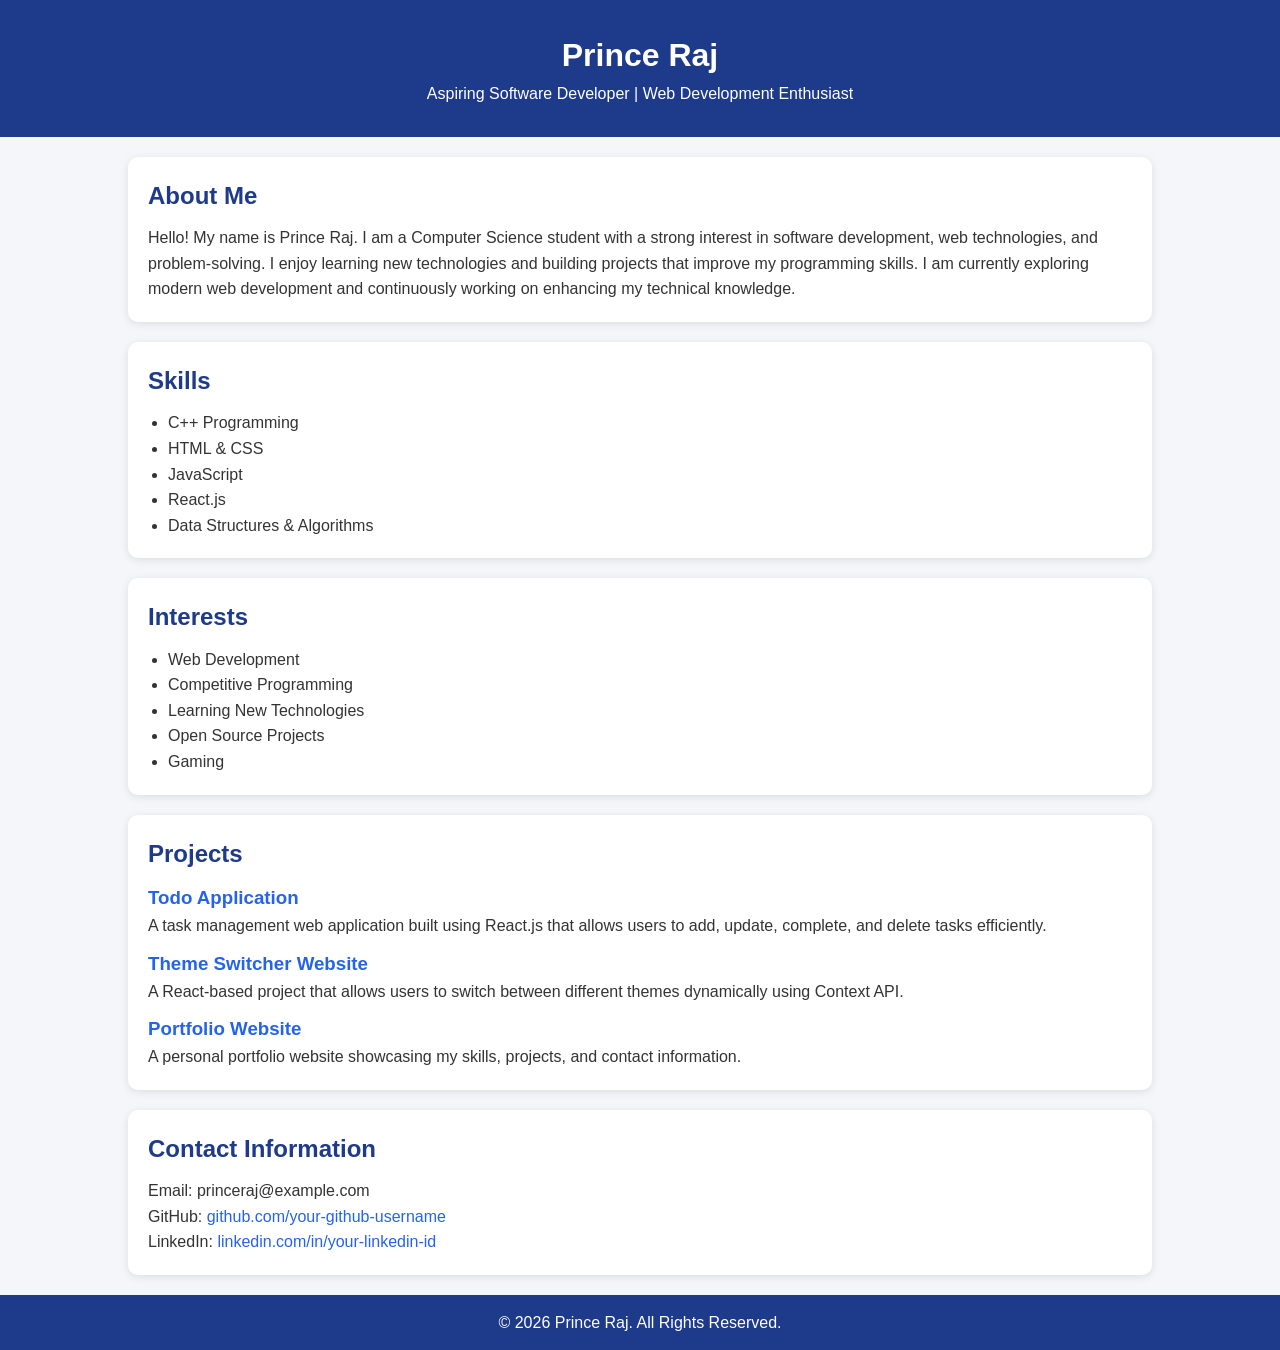
==== Assignment1/index.html @ 12eab23e "Added Week 1 Portfolio Assignment" ====
<!DOCTYPE html>
<html lang="en">

<head>
    <meta charset="UTF-8">
    <meta name="viewport" content="width=device-width, initial-scale=1.0">
    <title>Prince Raj - Portfolio</title>

    <style>
        * {
            margin: 0;
            padding: 0;
            box-sizing: border-box;
        }

        body {
            font-family: Arial, Helvetica, sans-serif;
            background-color: #f4f6f9;
            color: #333;
            line-height: 1.6;
        }

        header {
            background: #1e3a8a;
            color: white;
            text-align: center;
            padding: 30px;
        }

        section {
            background: white;
            margin: 20px auto;
            width: 80%;
            padding: 20px;
            border-radius: 10px;
            box-shadow: 0px 2px 8px rgba(0, 0, 0, 0.1);
        }

        h2 {
            color: #1e3a8a;
            margin-bottom: 10px;
        }

        h3 {
            color: #2563eb;
            margin-top: 10px;
        }

        ul {
            margin-left: 20px;
        }

        a {
            color: #2563eb;
            text-decoration: none;
        }

        a:hover {
            text-decoration: underline;
        }

        footer {
            text-align: center;
            background: #1e3a8a;
            color: white;
            padding: 15px;
            margin-top: 20px;
        }
    </style>
</head>

<body>

    <header>
        <h1>Prince Raj</h1>
        <p>Aspiring Software Developer | Web Development Enthusiast</p>
    </header>

    <section>
        <h2>About Me</h2>
        <p>
            Hello! My name is Prince Raj. I am a Computer Science student with a
            strong interest in software development, web technologies, and problem-solving.
            I enjoy learning new technologies and building projects that improve my
            programming skills. I am currently exploring modern web development and
            continuously working on enhancing my technical knowledge.
        </p>
    </section>

    <section>
        <h2>Skills</h2>
        <ul>
            <li>C++ Programming</li>
            <li>HTML & CSS</li>
            <li>JavaScript</li>
            <li>React.js</li>
            <li>Data Structures & Algorithms</li>
        </ul>
    </section>

    <section>
        <h2>Interests</h2>
        <ul>
            <li>Web Development</li>
            <li>Competitive Programming</li>
            <li>Learning New Technologies</li>
            <li>Open Source Projects</li>
            <li>Gaming</li>
        </ul>
    </section>

    <section>
        <h2>Projects</h2>

        <h3>Todo Application</h3>
        <p>
            A task management web application built using React.js that allows users
            to add, update, complete, and delete tasks efficiently.
        </p>

        <h3>Theme Switcher Website</h3>
        <p>
            A React-based project that allows users to switch between different themes
            dynamically using Context API.
        </p>

        <h3>Portfolio Website</h3>
        <p>
            A personal portfolio website showcasing my skills, projects, and contact information.
        </p>

    </section>

    <section>
        <h2>Contact Information</h2>

        <p>Email: princeraj@example.com</p>

        <p>
            GitHub:
            <a href="https://github.com/your-github-username" target="_blank">
                github.com/your-github-username
            </a>
        </p>

        <p>
            LinkedIn:
            <a href="https://linkedin.com/in/your-linkedin-id" target="_blank">
                linkedin.com/in/your-linkedin-id
            </a>
        </p>
    </section>

    <footer>
        <p>&copy; 2026 Prince Raj. All Rights Reserved.</p>
    </footer>

</body>

</html>
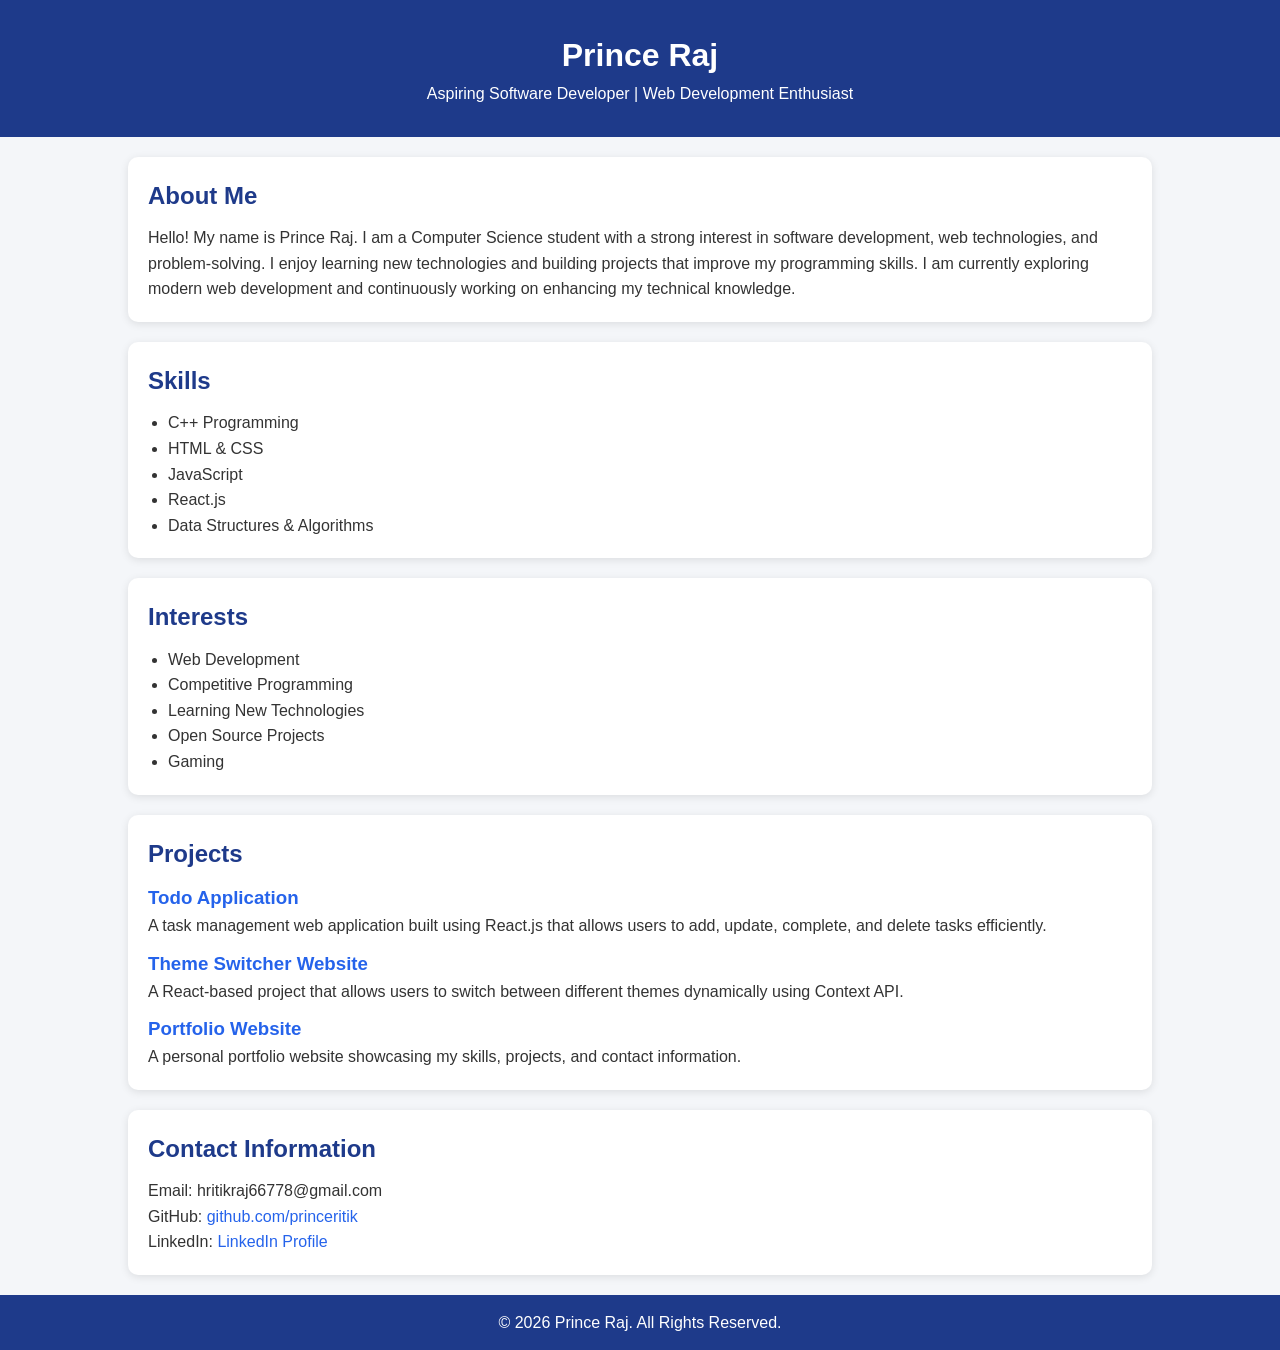
==== commit 39cc3f4e: "Updated LinkedIn profile link" ====
--- a/Assignment1/index.html
+++ b/Assignment1/index.html
@@ -134,19 +134,19 @@
     <section>
         <h2>Contact Information</h2>
 
-        <p>Email: princeraj@example.com</p>
+        <p>Email: hritikraj66778@gmail.com</p>
 
         <p>
             GitHub:
-            <a href="https://github.com/your-github-username" target="_blank">
-                github.com/your-github-username
+            <a href="https://github.com/princeritik" target="_blank">
+                github.com/princeritik
             </a>
         </p>
 
         <p>
             LinkedIn:
-            <a href="https://linkedin.com/in/your-linkedin-id" target="_blank">
-                linkedin.com/in/your-linkedin-id
+            <a href="https://www.linkedin.com/in/prince-raj-a39a2328a/" target="_blank">
+                LinkedIn Profile
             </a>
         </p>
     </section>
